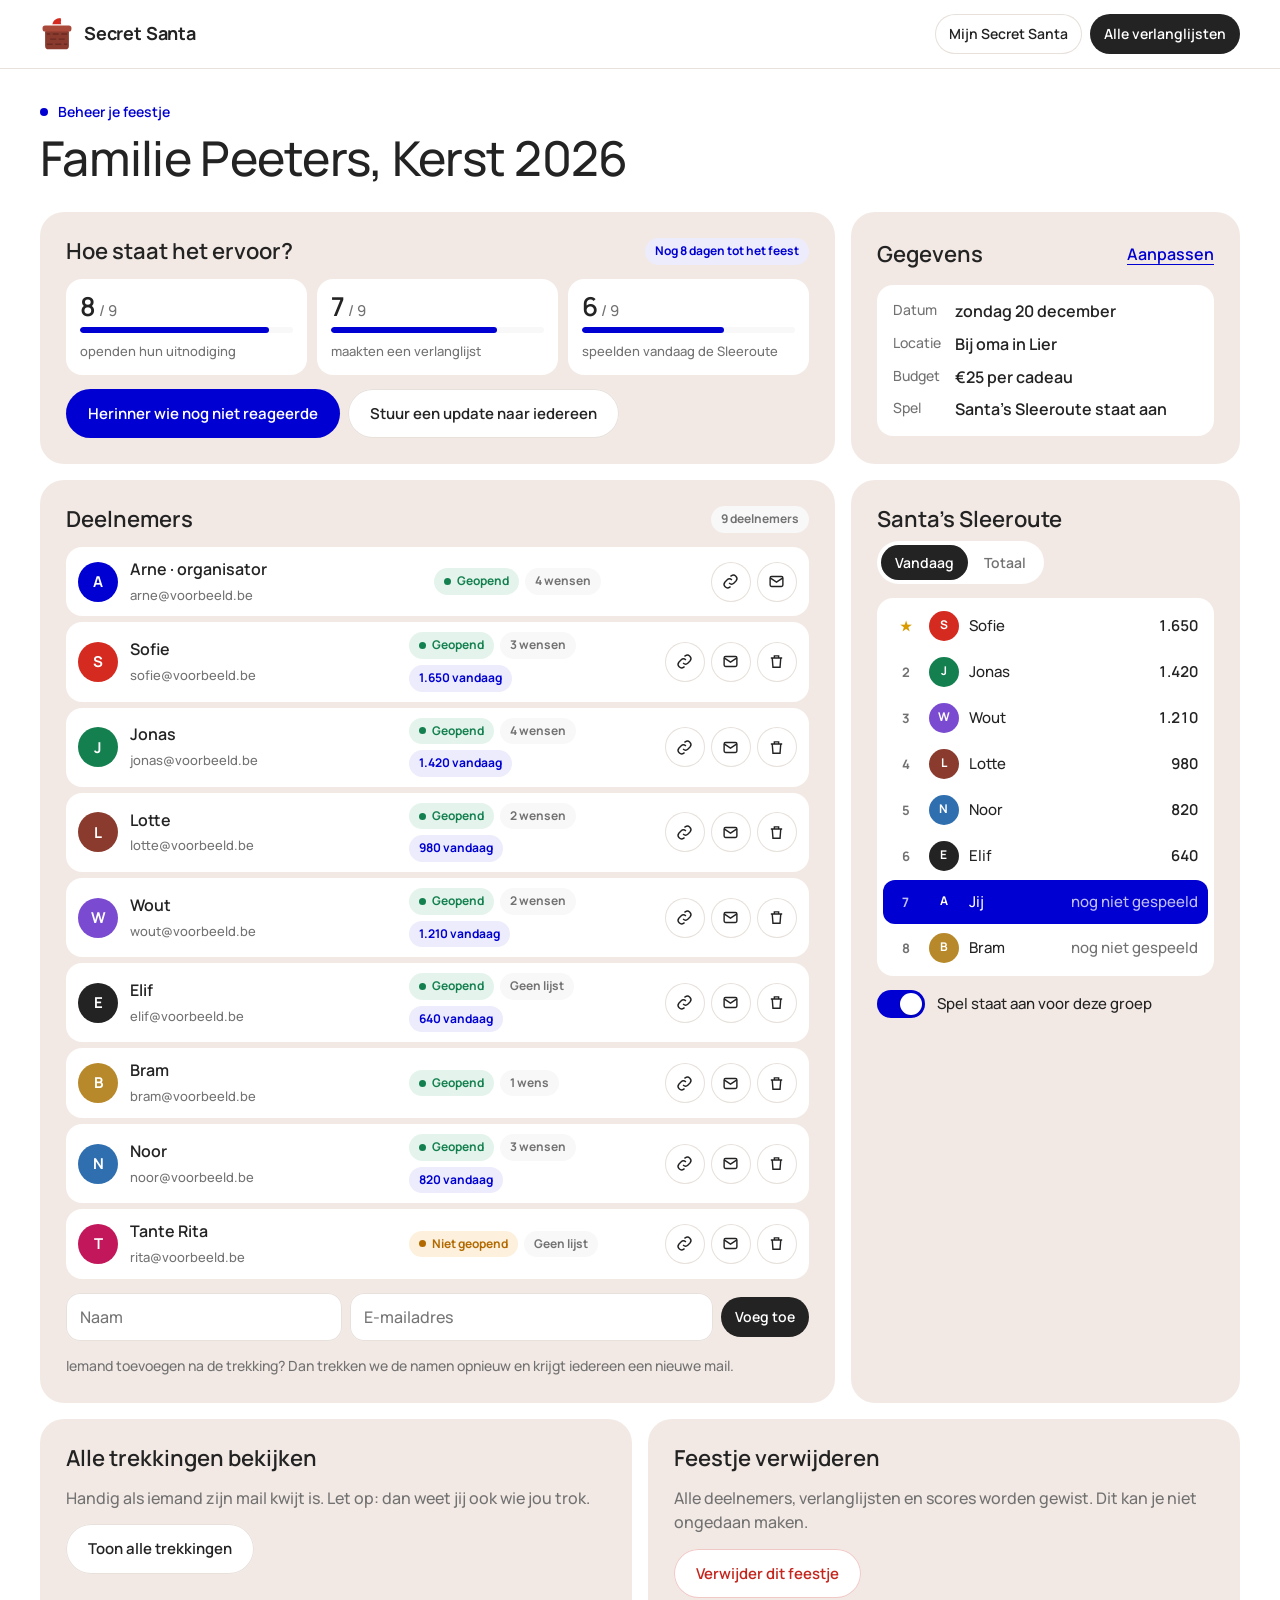
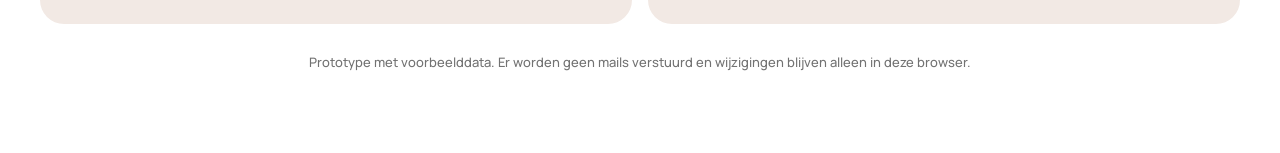
==== beheer.html @ e41f23cf "Deelnemers- en beheerpagina in iO-stijl, gedeeld datamodel en links tussen pagina's Co-Authored-By: " ====
<!doctype html>
<html lang="nl">
<head>
<meta charset="utf-8">
<meta name="viewport" content="width=device-width, initial-scale=1, viewport-fit=cover">
<title>Beheer je feestje · Secret Santa</title>
<link rel="preconnect" href="https://fonts.googleapis.com">
<link rel="preconnect" href="https://fonts.gstatic.com" crossorigin>
<link rel="stylesheet" href="https://fonts.googleapis.com/css2?family=Manrope:wght@400;500;600;700;800&display=swap">
<link rel="stylesheet" href="assets/css/app.css">
<link rel="stylesheet" href="assets/css/beheer.css">
</head>
<body>
<header class="hdr">
  <div class="wrap">
    <a class="logo" href="index.html" aria-label="Naar de Secret Santa homepage">
      <svg viewBox="0 0 40 40" aria-hidden="true"><g class="peek"><circle cx="20" cy="15" r="5.6" fill="#ffcfae"/><ellipse cx="20" cy="19.2" rx="6.4" ry="4.8" fill="#fff"/><circle cx="18" cy="14.3" r=".8" fill="#242424"/><circle cx="22" cy="14.3" r=".8" fill="#242424"/><circle cx="20" cy="16" r="1.1" fill="#f08f78"/><path d="M14.4 10.2C14.8 4 19.6 .6 26.2 1.4c-2 2-2.2 5.2-.8 8.8z" fill="#d42a20"/><rect x="13.2" y="8.6" width="13.6" height="3.2" rx="1.6" fill="#fff"/><circle cx="26.6" cy="1.8" r="2.3" fill="#fff"/></g><rect x="6" y="14" width="28" height="24" rx="4" fill="#8a3b2e"/><rect x="3" y="10" width="34" height="7" rx="3" fill="#a9493a"/><path d="M12 26h7M22 26h7M8 32h7M18 32h7M28 32h4M8 20h4M15 20h7M25 20h7" stroke="#6a2b22" stroke-width="1.6"/></svg>
      Secret Santa
    </a>
    <div class="hdr-actions">
      <a class="btn light sm" href="deelnemer.html">Mijn Secret Santa</a>
      <a class="btn sm" href="deelnemer.html#feestje">Alle verlanglijsten</a>
    </div>
  </div>
</header>

<main class="wrap page">
  <section class="intro">
    <p class="label">Beheer je feestje</p>
    <h1 id="title">Familie Peeters, Kerst 2026</h1>
  </section>

  <div class="grid">
    <!-- status -->
    <div class="card c8">
      <div class="row between"><h2>Hoe staat het ervoor?</h2><span class="chip blue" id="countdown"></span></div>
      <div class="meters" id="meters"></div>
      <div class="row">
        <button class="btn blue" type="button" id="remindBtn">Herinner wie nog niet reageerde</button>
        <button class="btn light" type="button" id="updateOpen">Stuur een update naar iedereen</button>
      </div>
      <div class="compose" id="compose" hidden>
        <div class="field"><label for="updText">Bericht aan alle deelnemers</label><textarea id="updText" placeholder="Bijvoorbeeld: we beginnen om 18 uur, neem iets mee voor het dessert."></textarea></div>
        <div class="row"><button class="btn sm" type="button" id="updSend">Verstuur update</button><button class="linkbtn" type="button" id="updCancel">Annuleer</button></div>
      </div>
    </div>

    <!-- details -->
    <div class="card c4">
      <div class="row between"><h2>Gegevens</h2><button class="linkbtn" type="button" id="editBtn">Aanpassen</button></div>
      <dl class="details" id="details"></dl>
      <form class="editform" id="editForm" hidden novalidate>
        <div class="field"><label for="eName">Naam</label><input type="text" id="eName"></div>
        <div class="field"><label for="eDate">Datum</label><input type="date" id="eDate"></div>
        <div class="field"><label for="eLoc">Locatie</label><input type="text" id="eLoc"></div>
        <div class="field"><label for="eBudget">Budget (€)</label><input type="number" id="eBudget" min="1" step="1"></div>
        <div class="row"><button class="btn sm" type="submit">Opslaan</button><button class="linkbtn" type="button" id="editCancel">Annuleer</button></div>
      </form>
    </div>

    <!-- participants -->
    <div class="card c8">
      <div class="row between"><h2>Deelnemers</h2><span class="chip" id="pCount"></span></div>
      <div class="ptable" id="ptable" role="list"></div>
      <form class="row addform" id="addForm" novalidate>
        <label class="sr" for="addName">Naam</label><input type="text" id="addName" placeholder="Naam">
        <label class="sr" for="addMail">E-mailadres</label><input type="email" id="addMail" placeholder="E-mailadres">
        <button class="btn sm" type="submit">Voeg toe</button>
      </form>
      <p class="small muted" style="margin:0">Iemand toevoegen na de trekking? Dan trekken we de namen opnieuw en krijgt iedereen een nieuwe mail.</p>
    </div>

    <!-- highscores -->
    <div class="card c4">
      <div class="row between"><h2>Santa's Sleeroute</h2>
        <div class="tabs" role="tablist" id="hsTabs"><button type="button" role="tab" data-kind="today" aria-selected="true">Vandaag</button><button type="button" role="tab" data-kind="total" aria-selected="false">Totaal</button></div></div>
      <ol class="hs" id="hs"></ol>
      <label class="toggle"><input type="checkbox" id="gameOn" checked><span class="switch"></span><span>Spel staat aan voor deze groep</span></label>
    </div>

    <!-- reveal + danger -->
    <div class="card c6">
      <h2>Alle trekkingen bekijken</h2>
      <p class="muted" style="margin:0">Handig als iemand zijn mail kwijt is. Let op: dan weet jij ook wie jou trok.</p>
      <div class="confirm" id="revealConfirm" hidden><p><b>Zeker weten?</b> Je ziet dan van iedereen wie hij of zij trok, ook jouw eigen Secret Santa.</p><div class="row"><button class="btn danger solid sm" type="button" id="revealYes">Toon alles</button><button class="linkbtn" type="button" id="revealNo">Toch niet</button></div></div>
      <ul class="draws" id="draws" hidden></ul>
      <div class="row"><button class="btn light" type="button" id="revealBtn">Toon alle trekkingen</button></div>
    </div>
    <div class="card c6">
      <h2>Feestje verwijderen</h2>
      <p class="muted" style="margin:0">Alle deelnemers, verlanglijsten en scores worden gewist. Dit kan je niet ongedaan maken.</p>
      <div class="confirm" id="delConfirm" hidden><p>Typ <b>VERWIJDER</b> om te bevestigen.</p><input type="text" id="delText" aria-label="Typ VERWIJDER"><div class="row"><button class="btn danger solid sm" type="button" id="delYes" disabled>Verwijder definitief</button><button class="linkbtn" type="button" id="delNo">Annuleer</button></div></div>
      <div class="row"><button class="btn danger" type="button" id="delBtn">Verwijder dit feestje</button></div>
    </div>
  </div>

  <p class="demo">Prototype met voorbeelddata. Er worden geen mails verstuurd en wijzigingen blijven alleen in deze browser.</p>
</main>

<script src="assets/js/demo-data.js"></script>
<script src="assets/js/common.js"></script>
<script src="assets/js/beheer.js"></script>
</body>
</html>
---- assets/css/app.css ----
/* Shared iO style for the participant and host pages */
:root{
  --bg:#ffffff; --blush:#F2E9E4; --soft:#F8F8F8; --ink:#232323; --muted:#727272; --line:#e7e0db;
  --blue:#0000D2; --ok:#14804f; --warn:#b26a00; --err:#c4261d;
  --font:"Manrope","Helvetica Neue",Helvetica,Arial,sans-serif;
  color-scheme:light;
  padding-top:env(safe-area-inset-top,0px);padding-bottom:env(safe-area-inset-bottom,0px);
}
*{box-sizing:border-box}
html,body{background:var(--bg);color:var(--ink)}
body{margin:0;font-family:var(--font);font-size:16px;font-weight:500;line-height:1.55;-webkit-font-smoothing:antialiased}
[hidden]{display:none!important}
img{max-width:100%}
a{color:inherit}
button,input,textarea,select{font:inherit;color:inherit}
:focus-visible{outline:3px solid var(--blue);outline-offset:2px;border-radius:8px}
.wrap{max-width:1240px;margin:0 auto;padding-left:max(20px,env(safe-area-inset-left,0px));padding-right:max(20px,env(safe-area-inset-right,0px))}

/* header */
body::before{content:"";position:fixed;inset:0 0 auto;height:env(safe-area-inset-top,0px);z-index:10;background:#fff}
.hdr{position:sticky;top:env(safe-area-inset-top,0px);z-index:9;background:rgba(255,255,255,.94);backdrop-filter:blur(14px);-webkit-backdrop-filter:blur(14px);border-bottom:1px solid var(--line)}
.hdr .wrap{display:flex;align-items:center;gap:16px;padding-block:14px;justify-content:space-between;flex-wrap:wrap}
.logo{display:flex;align-items:center;gap:10px;text-decoration:none;font-weight:700;font-size:18px;letter-spacing:-.01em}
.logo svg{width:34px;height:34px;overflow:visible}
.logo .peek{transition:transform .5s cubic-bezier(.34,1.56,.64,1)}
.logo:hover .peek,.logo:focus-visible .peek{transform:translateY(-10px)}
.hdr-actions{display:flex;gap:8px;flex-wrap:wrap}

/* type */
.label{font-size:14px;font-weight:600;color:var(--blue);margin:0 0 10px;display:flex;align-items:center;gap:10px}
.label::before{content:"";width:8px;height:8px;border-radius:50%;background:var(--blue)}
h1{margin:0;font-weight:500;font-size:clamp(30px,3.8vw,48px);line-height:1.08;letter-spacing:-.015em;text-wrap:balance}
h2{margin:0;font-weight:600;font-size:22px;line-height:1.2}
h3{margin:0;font-weight:600;font-size:17px}
.muted{color:var(--muted)}
.small{font-size:14px}

/* buttons */
.btn{border:0;border-radius:100px;padding:13px 22px;font-weight:600;font-size:15px;background:var(--ink);color:#fff;cursor:pointer;display:inline-flex;align-items:center;gap:8px;text-decoration:none;white-space:nowrap;transition:background .2s,transform .1s}
.btn:hover{background:#000}
.btn:active{transform:translateY(1px)}
.btn.blue{background:var(--blue)}
.btn.light{background:#fff;color:var(--ink);box-shadow:inset 0 0 0 1px var(--line)}
.btn.light:hover{background:var(--soft)}
.btn.danger{background:#fff;color:var(--err);box-shadow:inset 0 0 0 1px #f0c9c6}
.btn.danger.solid{background:var(--err);color:#fff;box-shadow:none}
.btn.sm{padding:9px 14px;font-size:14px}
.btn svg{width:16px;height:16px}
.icon-btn{width:40px;height:40px;border-radius:50%;border:0;background:#fff;box-shadow:inset 0 0 0 1px var(--line);display:grid;place-items:center;cursor:pointer;color:var(--ink);flex:none}
.icon-btn:hover{background:var(--soft)}
.icon-btn.red:hover{background:var(--err);color:#fff;box-shadow:none}
.icon-btn svg{width:17px;height:17px}
.linkbtn{border:0;background:none;color:var(--blue);font-weight:600;cursor:pointer;text-decoration:underline;text-underline-offset:4px;padding:4px 0}

/* surfaces */
.card{background:var(--blush);border-radius:24px;padding:clamp(18px,2.4vw,26px);display:flex;flex-direction:column;gap:14px;min-width:0}
.card.white{background:#fff;box-shadow:inset 0 0 0 1px var(--line)}
.card.blue{background:var(--blue);color:#fff}
.inner{background:#fff;border-radius:16px;padding:14px 16px}
.grid{display:grid;grid-template-columns:repeat(12,minmax(0,1fr));gap:16px}
.c4{grid-column:span 4}.c5{grid-column:span 5}.c6{grid-column:span 6}.c7{grid-column:span 7}.c8{grid-column:span 8}.c12{grid-column:span 12}
@media (max-width:960px){.c4,.c5,.c6,.c7,.c8{grid-column:span 12}}
.facts{display:grid;grid-template-columns:repeat(3,minmax(0,1fr));gap:8px}
.facts div{background:#fff;border-radius:14px;padding:10px 12px;min-width:0}
.facts b{display:block;font-size:18px;font-weight:600;white-space:nowrap;overflow:hidden;text-overflow:ellipsis}
.facts span{font-size:12px;color:var(--muted)}
.card.blue .facts div{background:rgba(255,255,255,.12)}
.card.blue .facts span{color:rgba(255,255,255,.75)}

/* chips, avatars */
.chip{display:inline-flex;align-items:center;gap:6px;font-size:12px;font-weight:700;border-radius:100px;padding:4px 10px;background:var(--soft);color:var(--muted);white-space:nowrap}
.chip.ok{background:#e4f4ec;color:var(--ok)}
.chip.warn{background:#fdf0dc;color:var(--warn)}
.chip.blue{background:#ececfc;color:var(--blue)}
.chip i{width:7px;height:7px;border-radius:50%;background:currentColor}
.av{width:40px;height:40px;border-radius:50%;display:grid;place-items:center;font-weight:700;font-size:15px;color:#fff;flex:none}
.av.sm{width:30px;height:30px;font-size:12px}

/* tabs */
.tabs{display:inline-flex;background:var(--soft);border-radius:100px;padding:4px;gap:2px;flex-wrap:wrap}
.tabs button{border:0;background:none;border-radius:100px;padding:8px 14px;font:600 14px var(--font);color:var(--muted);cursor:pointer}
.tabs button[aria-selected="true"]{background:var(--ink);color:#fff}
.card .tabs{background:#fff}

/* highscore list */
.hs{list-style:none;margin:0;padding:6px;background:#fff;border-radius:16px;display:flex;flex-direction:column;gap:2px}
.hs li{display:grid;grid-template-columns:26px 30px minmax(0,1fr) auto;gap:10px;align-items:center;padding:7px 10px;border-radius:12px;font-size:15px}
.hs li .rk{font-size:13px;font-weight:700;color:var(--muted);text-align:center}
.hs li .sc{font-variant-numeric:tabular-nums;font-weight:600}
.hs li.me{background:var(--blue);color:#fff}
.hs li.me .rk{color:rgba(255,255,255,.75)}
.hs li.top .rk{color:#d99a00}
.hs li .nm{min-width:0;overflow:hidden;text-overflow:ellipsis;white-space:nowrap}
.hs li .sc.zero{color:var(--muted);font-weight:500}
.hs li.me .sc.zero{color:rgba(255,255,255,.75)}

/* lists */
.wl{list-style:none;margin:0;padding:0;display:flex;flex-direction:column;gap:6px}
.wl li{display:grid;grid-template-columns:28px minmax(0,1fr) auto;gap:10px;align-items:center;background:#fff;border-radius:14px;padding:10px 12px}
.wl li .n{width:28px;height:28px;border-radius:50%;background:var(--soft);display:grid;place-items:center;font-size:12px;font-weight:700;color:var(--muted)}
.wl li .t{min-width:0}
.wl li .t b{display:block;font-weight:600;font-size:15px;overflow-wrap:anywhere}
.wl li .t span{font-size:13px;color:var(--muted)}
.wl li .acts{display:flex;gap:6px}
.wl li.bought .t b{text-decoration:line-through;color:var(--muted)}
.empty{background:#fff;border-radius:14px;padding:16px;color:var(--muted);font-size:15px}

/* forms */
input[type=text],input[type=email],input[type=date],input[type=number],textarea{width:100%;border:0;border-radius:14px;background:#fff;padding:12px 14px;box-shadow:inset 0 0 0 1px var(--line)}
input:focus,textarea:focus{outline:none;box-shadow:inset 0 0 0 2px var(--blue)}
textarea{resize:vertical;min-height:90px}
.field{display:flex;flex-direction:column;gap:6px;min-width:0}
.field label{font-size:14px;font-weight:600}
.row{display:flex;gap:8px;align-items:center;flex-wrap:wrap}
.toast{position:fixed;left:50%;bottom:calc(24px + env(safe-area-inset-bottom,0px));transform:translate(-50%,20px);opacity:0;background:var(--ink);color:#fff;border-radius:100px;padding:12px 20px;font-weight:600;font-size:15px;transition:opacity .25s,transform .25s;z-index:20;pointer-events:none;max-width:calc(100vw - 32px);text-align:center}
.toast.show{opacity:1;transform:translate(-50%,0)}
.confirm{background:#fff;border-radius:16px;padding:14px 16px;box-shadow:inset 0 0 0 1.5px var(--err);display:flex;flex-direction:column;gap:10px}
.confirm p{margin:0;font-size:15px}
.page{padding-block:32px 80px;display:flex;flex-direction:column;gap:28px}
.demo{font-size:13px;color:var(--muted);text-align:center;margin:0}
@media (prefers-reduced-motion: reduce){*{transition:none!important;animation:none!important}}
---- assets/css/beheer.css ----
.sr{position:absolute;width:1px;height:1px;overflow:hidden;clip:rect(0 0 0 0)}
.row.between{justify-content:space-between}
.meters{display:grid;grid-template-columns:repeat(3,minmax(0,1fr));gap:10px}
.meter{background:#fff;border-radius:16px;padding:14px;display:flex;flex-direction:column;gap:8px}
.meter b{font-size:26px;font-weight:600;line-height:1}
.meter b small{font-size:15px;color:var(--muted);font-weight:500}
.meter span{font-size:13px;color:var(--muted)}
.bar{height:6px;border-radius:6px;background:var(--soft);overflow:hidden}
.bar i{display:block;height:100%;background:var(--blue);border-radius:6px;transition:width .8s cubic-bezier(.2,.7,.2,1)}
.compose{background:#fff;border-radius:16px;padding:14px;display:flex;flex-direction:column;gap:10px}
.details{margin:0;display:grid;grid-template-columns:auto minmax(0,1fr);gap:8px 14px;background:#fff;border-radius:16px;padding:14px 16px}
.details dt{font-size:14px;color:var(--muted)}
.details dd{margin:0;font-weight:600;overflow-wrap:anywhere}
.editform{display:flex;flex-direction:column;gap:10px}

.ptable{display:flex;flex-direction:column;gap:6px}
.prow{display:grid;grid-template-columns:40px minmax(0,1.1fr) minmax(0,1fr) auto;gap:12px;align-items:center;background:#fff;border-radius:16px;padding:10px 12px}
.prow .nm b{display:block;font-weight:600}
.prow .nm span{font-size:13px;color:var(--muted);overflow-wrap:anywhere}
.prow .st{display:flex;flex-wrap:wrap;gap:6px}
.prow .acts{display:flex;gap:6px}
.prow .confirm{grid-column:1/-1}
.addform input[type=text]{flex:1 1 160px}
.addform input[type=email]{flex:1.4 1 200px}
@media (max-width:760px){.prow{grid-template-columns:40px minmax(0,1fr)}.prow .st{grid-column:2}.prow .acts{grid-column:1/-1;justify-content:flex-end}.meters{grid-template-columns:minmax(0,1fr)}}

.draws{list-style:none;margin:0;padding:0;display:grid;grid-template-columns:repeat(2,minmax(0,1fr));gap:6px}
.draws li{background:#fff;border-radius:14px;padding:8px 10px;display:flex;align-items:center;gap:8px;font-size:14px;font-weight:600;min-width:0}
.draws li .arrow{color:var(--muted)}
@media (max-width:520px){.draws{grid-template-columns:minmax(0,1fr)}}

.toggle{display:flex;align-items:center;gap:12px;cursor:pointer;font-size:15px}
.toggle input{position:absolute;opacity:0;pointer-events:none}
.switch{width:48px;height:28px;border-radius:28px;background:#d9d3e3;position:relative;flex:none;transition:background .25s}
.switch::after{content:"";position:absolute;left:3px;top:3px;width:22px;height:22px;border-radius:50%;background:#fff;transition:transform .3s cubic-bezier(.34,1.56,.64,1);box-shadow:0 1px 3px rgba(0,0,0,.2)}
.toggle input:checked + .switch{background:var(--blue)}
.toggle input:checked + .switch::after{transform:translateX(20px)}
.toggle input:focus-visible + .switch{outline:3px solid var(--blue);outline-offset:3px}
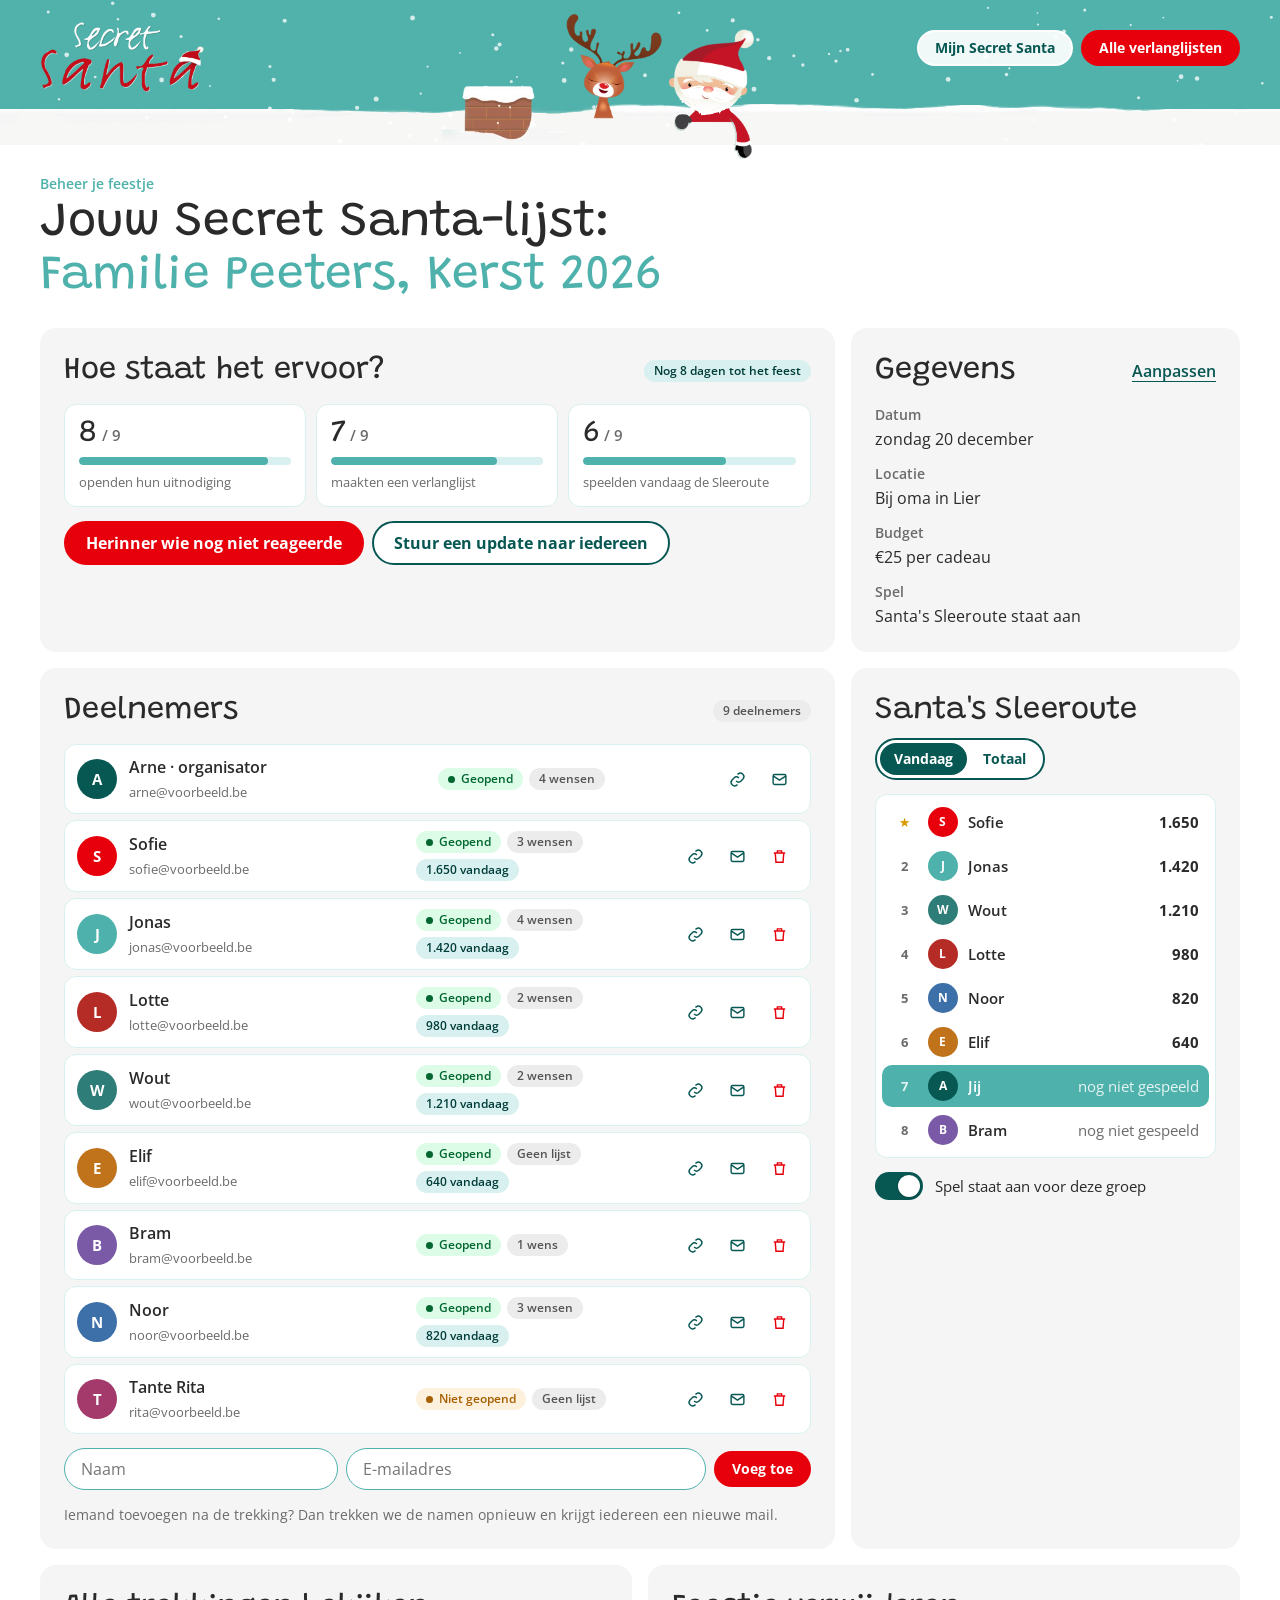
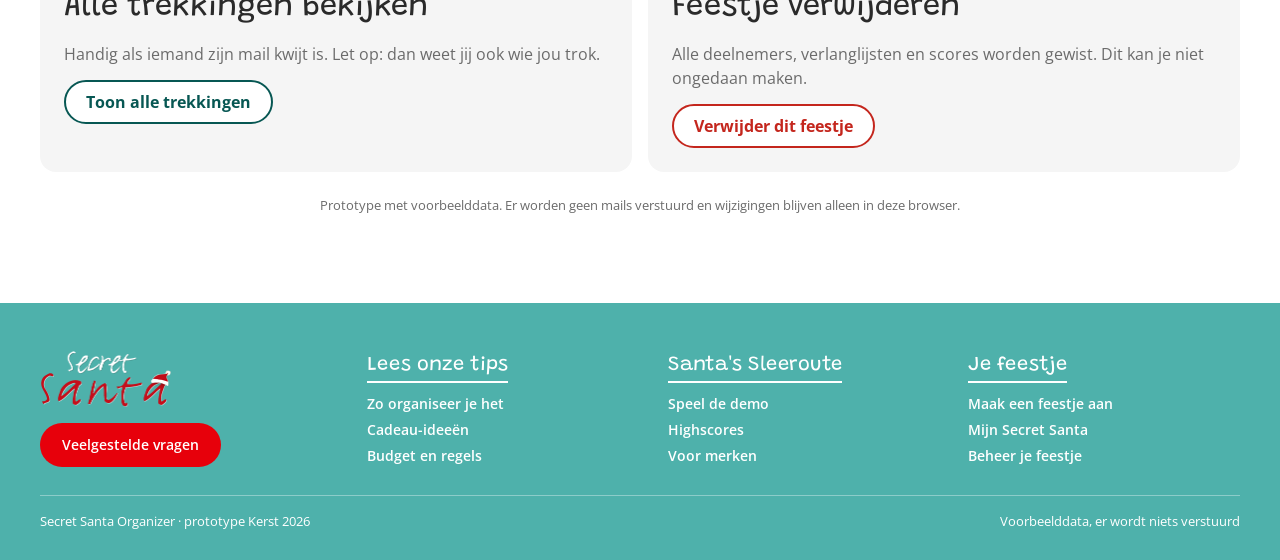
==== commit 82aca84a: "Alle pagina's in de stijl van secretsantaorganizer.com (Grandstander/Open Sans, rood/teal, sneeuwhea" ====
--- a/beheer.html
+++ b/beheer.html
@@ -6,37 +6,33 @@
 <title>Beheer je feestje · Secret Santa</title>
 <link rel="preconnect" href="https://fonts.googleapis.com">
 <link rel="preconnect" href="https://fonts.gstatic.com" crossorigin>
-<link rel="stylesheet" href="https://fonts.googleapis.com/css2?family=Manrope:wght@400;500;600;700;800&display=swap">
+<link rel="stylesheet" href="https://fonts.googleapis.com/css2?family=Grandstander:wght@400;600;700&family=Open+Sans:wght@400;600;700&display=swap">
+<link rel="stylesheet" href="assets/css/sso.css">
 <link rel="stylesheet" href="assets/css/app.css">
 <link rel="stylesheet" href="assets/css/beheer.css">
 </head>
 <body>
-<header class="hdr">
-  <div class="wrap">
-    <a class="logo" href="index.html" aria-label="Naar de Secret Santa homepage">
-      <svg viewBox="0 0 40 40" aria-hidden="true"><g class="peek"><circle cx="20" cy="15" r="5.6" fill="#ffcfae"/><ellipse cx="20" cy="19.2" rx="6.4" ry="4.8" fill="#fff"/><circle cx="18" cy="14.3" r=".8" fill="#242424"/><circle cx="22" cy="14.3" r=".8" fill="#242424"/><circle cx="20" cy="16" r="1.1" fill="#f08f78"/><path d="M14.4 10.2C14.8 4 19.6 .6 26.2 1.4c-2 2-2.2 5.2-.8 8.8z" fill="#d42a20"/><rect x="13.2" y="8.6" width="13.6" height="3.2" rx="1.6" fill="#fff"/><circle cx="26.6" cy="1.8" r="2.3" fill="#fff"/></g><rect x="6" y="14" width="28" height="24" rx="4" fill="#8a3b2e"/><rect x="3" y="10" width="34" height="7" rx="3" fill="#a9493a"/><path d="M12 26h7M22 26h7M8 32h7M18 32h7M28 32h4M8 20h4M15 20h7M25 20h7" stroke="#6a2b22" stroke-width="1.6"/></svg>
-      Secret Santa
-    </a>
-    <div class="hdr-actions">
-      <a class="btn light sm" href="deelnemer.html">Mijn Secret Santa</a>
-      <a class="btn sm" href="deelnemer.html#feestje">Alle verlanglijsten</a>
-    </div>
+<header class="sso-hdr">
+  <div class="sso-in">
+    <a class="sso-logo" href="index.html" aria-label="Naar de Secret Santa homepage"><img src="assets/img/sso/secret-santa-logo.png" alt="Secret Santa" width="165" height="70"></a>
+    <div class="sso-art" aria-hidden="true"><img class="sso-chim" src="assets/img/sso/chimney.webp" alt=""><img class="sso-deer" src="assets/img/sso/reindeer.png" alt=""><img class="sso-santa" src="assets/img/sso/santa.png" alt=""></div>
+    <div class="sso-actions"><a class="sso-btn light sm" href="deelnemer.html">Mijn Secret Santa</a><a class="sso-btn sm" href="deelnemer.html#feestje">Alle verlanglijsten</a></div>
   </div>
 </header>
 
 <main class="wrap page">
   <section class="intro">
     <p class="label">Beheer je feestje</p>
-    <h1 id="title">Familie Peeters, Kerst 2026</h1>
+    <h1>Jouw Secret Santa-lijst: <span class="accent" id="title">Familie Peeters, Kerst 2026</span></h1>
   </section>
 
   <div class="grid">
     <!-- status -->
     <div class="card c8">
-      <div class="row between"><h2>Hoe staat het ervoor?</h2><span class="chip blue" id="countdown"></span></div>
+      <div class="row between"><h2>Hoe staat het ervoor?</h2><span class="chip teal" id="countdown"></span></div>
       <div class="meters" id="meters"></div>
       <div class="row">
-        <button class="btn blue" type="button" id="remindBtn">Herinner wie nog niet reageerde</button>
+        <button class="btn" type="button" id="remindBtn">Herinner wie nog niet reageerde</button>
         <button class="btn light" type="button" id="updateOpen">Stuur een update naar iedereen</button>
       </div>
       <div class="compose" id="compose" hidden>
@@ -97,6 +93,17 @@
   <p class="demo">Prototype met voorbeelddata. Er worden geen mails verstuurd en wijzigingen blijven alleen in deze browser.</p>
 </main>
 
+<footer class="sso-ftr">
+  <div class="sso-in">
+    <div class="brand"><a class="sso-logo" href="index.html"><img src="assets/img/sso/secret-santa-logo.png" alt="Secret Santa" width="132" height="56"></a><a class="sso-btn" href="index.html#faq">Veelgestelde vragen</a></div>
+    <div><h3>Lees onze tips</h3><ul><li><a href="index.html#hoe">Zo organiseer je het</a></li><li><a href="index.html#troeven">Cadeau-ideeën</a></li><li><a href="index.html#faq">Budget en regels</a></li></ul></div>
+    <div><h3>Santa's Sleeroute</h3><ul><li><a href="sleeroute.html">Speel de demo</a></li><li><a href="deelnemer.html#feestje">Highscores</a></li><li><a href="index.html#merken">Voor merken</a></li></ul></div>
+    <div><h3>Je feestje</h3><ul><li><a href="feestje-aanmaken.html">Maak een feestje aan</a></li><li><a href="deelnemer.html">Mijn Secret Santa</a></li><li><a href="beheer.html">Beheer je feestje</a></li></ul></div>
+    <div class="legal"><span>Secret Santa Organizer · prototype Kerst 2026</span><span>Voorbeelddata, er wordt niets verstuurd</span></div>
+  </div>
+</footer>
+
+<script src="assets/js/sso.js"></script>
 <script src="assets/js/demo-data.js"></script>
 <script src="assets/js/common.js"></script>
 <script src="assets/js/beheer.js"></script>
--- a/assets/css/sso.css
+++ b/assets/css/sso.css
@@ -0,0 +1,69 @@
+/* Secret Santa Organizer huisstijl (gemeten op secretsantaorganizer.com, oktober 2026)
+   Gedeeld door alle pagina's: tokens, header met sneeuw, footer, knoppen en basis-typografie. */
+:root{
+  --sso-red:#E7000B;        /* primary-400: hoofdknoppen, getrokken naam */
+  --sso-red-d:#B52B26;      /* primary-500: rode titels, rode banden */
+  --sso-teal:#4EB1AB;       /* secondary-400: footer, accenttekst, randen */
+  --sso-teal-hdr:#51B1AB;   /* header-achtergrond */
+  --sso-teal-d:#075753;     /* secundaire knoppen, taalkiezer */
+  --sso-teal-dd:#003D39;    /* tekst op lichte teal chips */
+  --sso-teal-l:#D8F0EF;     /* randen van rijen, lichte chips */
+  --sso-neutral:#F5F5F5;    /* panelen (neutral-100) */
+  --sso-snow:#F7F7F6;       /* sneeuwvlak onder de hero */
+  --sso-ink:#2A2A2A;
+  --sso-muted:#6B6B6B;
+  --sso-ok-bg:#DCFCE7; --sso-ok:#016630;
+  --sso-font:"Open Sans",system-ui,-apple-system,"Segoe UI",Roboto,"Helvetica Neue",Arial,sans-serif;
+  --sso-display:"Grandstander","Open Sans",system-ui,sans-serif;
+  --sso-wrap:1240px;
+}
+
+/* ---------- header ---------- */
+.sso-hdr{position:relative;background:var(--sso-teal-hdr) url("../img/sso/header-bg.png") repeat-x 50% calc(100% + 25px);min-height:145px;z-index:5;overflow:visible}
+.sso-hdr .sso-snow{position:absolute;inset:0;width:100%;height:100%;pointer-events:none}
+.sso-hdr .sso-in{position:relative;max-width:var(--sso-wrap);margin:0 auto;padding:22px max(20px,env(safe-area-inset-right,0px)) 0 max(20px,env(safe-area-inset-left,0px));display:flex;align-items:flex-start;justify-content:space-between;gap:16px;min-height:145px}
+.sso-logo{display:block;flex:none;line-height:0}
+.sso-logo img{width:165px;height:70px;object-fit:contain;display:block}
+.sso-art{position:absolute;left:34%;bottom:-10px;display:flex;align-items:flex-end;gap:0;pointer-events:none}
+.sso-art .sso-chim{width:124px;transform:translateY(-14px)}
+.sso-art .sso-deer{height:116px;width:auto;margin-left:-6px;transform:translateY(-34px);transform-origin:50% 100%}
+.sso-art .sso-santa{height:145px;width:auto;margin-left:6px;transform:translateY(16px)}
+.sso-hdr .sso-actions{display:flex;gap:8px;flex-wrap:wrap;justify-content:flex-end;padding-top:8px;position:relative;z-index:2}
+@media (prefers-reduced-motion:no-preference){
+  .sso-art .sso-deer{animation:sso-nod 5s ease-in-out infinite}
+  .sso-art .sso-santa{animation:sso-peek 6s ease-in-out infinite}
+}
+@keyframes sso-nod{0%,82%,100%{transform:translateY(-34px) rotate(0)}88%{transform:translateY(-36px) rotate(-5deg)}94%{transform:translateY(-34px) rotate(3deg)}}
+@keyframes sso-peek{0%,70%,100%{transform:translateY(16px)}78%,90%{transform:translateY(4px)}}
+@media (max-width:1100px){.sso-art .sso-chim{display:none}.sso-art{left:30%}}
+@media (max-width:860px){.sso-art{display:none}.sso-hdr,.sso-hdr .sso-in{min-height:118px}.sso-logo img{width:132px;height:56px}}
+
+/* ---------- buttons (gemeten: pill, 8px 20px, 16px/700, 2px rand) ---------- */
+.sso-btn,.btn{display:inline-flex;align-items:center;justify-content:center;gap:10px;border:2px solid transparent;border-radius:999px;padding:8px 20px;font:700 16px/24px var(--sso-font);background:var(--sso-red);color:#fff;cursor:pointer;text-decoration:none;white-space:nowrap;transition:background .2s,border-color .2s,color .2s,transform .1s}
+.sso-btn:hover,.btn:hover{background:#c50009}
+.sso-btn:active,.btn:active{transform:translateY(1px)}
+.sso-btn.sec,.btn.sec{background:var(--sso-teal-d)}
+.sso-btn.sec:hover,.btn.sec:hover{background:var(--sso-teal-dd)}
+.sso-btn.light,.btn.light{background:#fff;color:var(--sso-teal-d);border-color:var(--sso-teal-d);box-shadow:none}
+.sso-btn.light:hover,.btn.light:hover{background:var(--sso-teal-l)}
+.sso-btn.sm,.btn.sm{padding:5px 16px;font-size:14px;line-height:22px}
+.sso-btn svg,.btn svg{width:16px;height:16px;flex:none}
+.sso-hdr .sso-btn.light{border-color:#fff;background:rgba(255,255,255,.92)}
+
+/* ---------- footer ---------- */
+.sso-ftr{background:var(--sso-teal);color:#fff;margin-top:64px}
+.sso-ftr .sso-in{max-width:var(--sso-wrap);margin:0 auto;padding:48px max(20px,env(safe-area-inset-right,0px)) calc(28px + env(safe-area-inset-bottom,0px)) max(20px,env(safe-area-inset-left,0px));display:grid;grid-template-columns:1.1fr repeat(3,minmax(0,1fr));gap:28px}
+.sso-ftr .sso-logo img{width:132px;height:56px}
+.sso-ftr .brand{display:flex;flex-direction:column;gap:16px;align-items:flex-start}
+.sso-ftr h3{font:400 20px/28px var(--sso-display);color:#fff;margin:0 0 8px;padding-bottom:2px;border-bottom:2px solid #fff;display:inline-block}
+.sso-ftr ul{list-style:none;margin:0;padding:0;display:flex;flex-direction:column;gap:2px}
+.sso-ftr a{color:#fff;text-decoration:none;font-size:14px;font-weight:600}
+.sso-ftr a:hover{text-decoration:underline}
+.sso-ftr .legal{grid-column:1/-1;border-top:1px solid rgba(255,255,255,.35);padding-top:16px;font-size:13px;display:flex;justify-content:space-between;gap:12px;flex-wrap:wrap}
+@media (max-width:820px){.sso-ftr .sso-in{grid-template-columns:repeat(2,minmax(0,1fr))}.sso-ftr .brand{grid-column:1/-1}}
+
+/* ---------- vallende sneeuw op de pagina (zoals de echte site) ---------- */
+.sso-flakes{position:fixed;inset:0;pointer-events:none;z-index:0;overflow:hidden}
+.sso-flakes i{position:absolute;top:-12px;border-radius:50%;background:#EDEDF3;animation:sso-fall linear infinite}
+@keyframes sso-fall{to{transform:translate3d(var(--dx,20px),110vh,0)}}
+@media (prefers-reduced-motion:reduce){.sso-flakes{display:none}.sso-art .sso-deer,.sso-art .sso-santa{animation:none}}
--- a/assets/css/app.css
+++ b/assets/css/app.css
@@ -1,121 +1,103 @@
-/* Shared iO style for the participant and host pages */
+/* Deelnemers- en beheerpagina in de Secret Santa Organizer-stijl (tokens in sso.css) */
 :root{
-  --bg:#ffffff; --blush:#F2E9E4; --soft:#F8F8F8; --ink:#232323; --muted:#727272; --line:#e7e0db;
-  --blue:#0000D2; --ok:#14804f; --warn:#b26a00; --err:#c4261d;
-  --font:"Manrope","Helvetica Neue",Helvetica,Arial,sans-serif;
+  --bg:#ffffff; --panel:var(--sso-neutral); --soft:var(--sso-neutral); --ink:var(--sso-ink); --muted:var(--sso-muted); --line:var(--sso-teal-l);
+  --red:var(--sso-red); --teal:var(--sso-teal); --teal-d:var(--sso-teal-d);
+  --ok:var(--sso-ok); --warn:#a65f00; --err:#c4261d;
+  --font:var(--sso-font); --display:var(--sso-display);
   color-scheme:light;
-  padding-top:env(safe-area-inset-top,0px);padding-bottom:env(safe-area-inset-bottom,0px);
 }
 *{box-sizing:border-box}
 html,body{background:var(--bg);color:var(--ink)}
-body{margin:0;font-family:var(--font);font-size:16px;font-weight:500;line-height:1.55;-webkit-font-smoothing:antialiased}
+body{margin:0;font-family:var(--font);font-size:16px;font-weight:400;line-height:1.5;-webkit-font-smoothing:antialiased}
 [hidden]{display:none!important}
 img{max-width:100%}
 a{color:inherit}
 button,input,textarea,select{font:inherit;color:inherit}
-:focus-visible{outline:3px solid var(--blue);outline-offset:2px;border-radius:8px}
-.wrap{max-width:1240px;margin:0 auto;padding-left:max(20px,env(safe-area-inset-left,0px));padding-right:max(20px,env(safe-area-inset-right,0px))}
+:focus-visible{outline:3px solid var(--teal-d);outline-offset:2px;border-radius:8px}
+.wrap{max-width:var(--sso-wrap);margin:0 auto;padding-left:max(20px,env(safe-area-inset-left,0px));padding-right:max(20px,env(safe-area-inset-right,0px))}
+main{position:relative;z-index:1}
 
-/* header */
-body::before{content:"";position:fixed;inset:0 0 auto;height:env(safe-area-inset-top,0px);z-index:10;background:#fff}
-.hdr{position:sticky;top:env(safe-area-inset-top,0px);z-index:9;background:rgba(255,255,255,.94);backdrop-filter:blur(14px);-webkit-backdrop-filter:blur(14px);border-bottom:1px solid var(--line)}
-.hdr .wrap{display:flex;align-items:center;gap:16px;padding-block:14px;justify-content:space-between;flex-wrap:wrap}
-.logo{display:flex;align-items:center;gap:10px;text-decoration:none;font-weight:700;font-size:18px;letter-spacing:-.01em}
-.logo svg{width:34px;height:34px;overflow:visible}
-.logo .peek{transition:transform .5s cubic-bezier(.34,1.56,.64,1)}
-.logo:hover .peek,.logo:focus-visible .peek{transform:translateY(-10px)}
-.hdr-actions{display:flex;gap:8px;flex-wrap:wrap}
-
-/* type */
-.label{font-size:14px;font-weight:600;color:var(--blue);margin:0 0 10px;display:flex;align-items:center;gap:10px}
-.label::before{content:"";width:8px;height:8px;border-radius:50%;background:var(--blue)}
-h1{margin:0;font-weight:500;font-size:clamp(30px,3.8vw,48px);line-height:1.08;letter-spacing:-.015em;text-wrap:balance}
-h2{margin:0;font-weight:600;font-size:22px;line-height:1.2}
-h3{margin:0;font-weight:600;font-size:17px}
+/* type: koppen in Grandstander, tekst in Open Sans */
+.label{font-size:14px;font-weight:600;color:var(--teal);margin:0 0 4px}
+.accent{color:var(--teal)}
+h1{margin:0;font:400 clamp(30px,4vw,48px)/1.1 var(--display);text-wrap:balance}
+h2{margin:0;font:400 clamp(24px,2.4vw,32px)/1.25 var(--display)}
+h3{margin:0;font:400 22px/1.25 var(--display)}
 .muted{color:var(--muted)}
 .small{font-size:14px}
 
-/* buttons */
-.btn{border:0;border-radius:100px;padding:13px 22px;font-weight:600;font-size:15px;background:var(--ink);color:#fff;cursor:pointer;display:inline-flex;align-items:center;gap:8px;text-decoration:none;white-space:nowrap;transition:background .2s,transform .1s}
-.btn:hover{background:#000}
-.btn:active{transform:translateY(1px)}
-.btn.blue{background:var(--blue)}
-.btn.light{background:#fff;color:var(--ink);box-shadow:inset 0 0 0 1px var(--line)}
-.btn.light:hover{background:var(--soft)}
-.btn.danger{background:#fff;color:var(--err);box-shadow:inset 0 0 0 1px #f0c9c6}
-.btn.danger.solid{background:var(--err);color:#fff;box-shadow:none}
-.btn.sm{padding:9px 14px;font-size:14px}
-.btn svg{width:16px;height:16px}
-.icon-btn{width:40px;height:40px;border-radius:50%;border:0;background:#fff;box-shadow:inset 0 0 0 1px var(--line);display:grid;place-items:center;cursor:pointer;color:var(--ink);flex:none}
-.icon-btn:hover{background:var(--soft)}
-.icon-btn.red:hover{background:var(--err);color:#fff;box-shadow:none}
+/* knoppen: basis in sso.css; .btn = rood, .btn.sec = donker teal, .btn.light = wit met teal rand */
+.btn.danger{background:#fff;color:var(--err);border-color:var(--err)}
+.btn.danger:hover{background:#fdecea}
+.btn.danger.solid{background:var(--err);color:#fff}
+.icon-btn{width:36px;height:36px;border-radius:50%;border:0;background:transparent;display:grid;place-items:center;cursor:pointer;color:var(--teal-d);flex:none}
+.icon-btn:hover{background:var(--sso-teal-l)}
+.icon-btn.red{color:var(--red)}
+.icon-btn.red:hover{background:var(--red);color:#fff}
 .icon-btn svg{width:17px;height:17px}
-.linkbtn{border:0;background:none;color:var(--blue);font-weight:600;cursor:pointer;text-decoration:underline;text-underline-offset:4px;padding:4px 0}
+.linkbtn{border:0;background:none;color:var(--teal-d);font-weight:600;cursor:pointer;text-decoration:underline;text-underline-offset:4px;padding:4px 0}
 
-/* surfaces */
-.card{background:var(--blush);border-radius:24px;padding:clamp(18px,2.4vw,26px);display:flex;flex-direction:column;gap:14px;min-width:0}
+/* panelen (gemeten: neutral-100, radius 16, padding 24) */
+.card{background:var(--panel);border-radius:16px;padding:clamp(16px,2vw,24px);display:flex;flex-direction:column;gap:14px;min-width:0}
 .card.white{background:#fff;box-shadow:inset 0 0 0 1px var(--line)}
-.card.blue{background:var(--blue);color:#fff}
-.inner{background:#fff;border-radius:16px;padding:14px 16px}
+.inner{background:#fff;border-radius:12px;padding:12px 14px;border:1px solid var(--line)}
 .grid{display:grid;grid-template-columns:repeat(12,minmax(0,1fr));gap:16px}
 .c4{grid-column:span 4}.c5{grid-column:span 5}.c6{grid-column:span 6}.c7{grid-column:span 7}.c8{grid-column:span 8}.c12{grid-column:span 12}
 @media (max-width:960px){.c4,.c5,.c6,.c7,.c8{grid-column:span 12}}
 .facts{display:grid;grid-template-columns:repeat(3,minmax(0,1fr));gap:8px}
-.facts div{background:#fff;border-radius:14px;padding:10px 12px;min-width:0}
-.facts b{display:block;font-size:18px;font-weight:600;white-space:nowrap;overflow:hidden;text-overflow:ellipsis}
-.facts span{font-size:12px;color:var(--muted)}
-.card.blue .facts div{background:rgba(255,255,255,.12)}
-.card.blue .facts span{color:rgba(255,255,255,.75)}
+.facts div{min-width:0}
+.facts span{display:block;font-size:13px;font-weight:600;color:var(--muted)}
+.facts b{display:block;font-size:16px;font-weight:400;white-space:nowrap;overflow:hidden;text-overflow:ellipsis}
 
-/* chips, avatars */
-.chip{display:inline-flex;align-items:center;gap:6px;font-size:12px;font-weight:700;border-radius:100px;padding:4px 10px;background:var(--soft);color:var(--muted);white-space:nowrap}
-.chip.ok{background:#e4f4ec;color:var(--ok)}
+/* chips (gemeten: 12px, 2px 10px, pill) */
+.chip{display:inline-flex;align-items:center;gap:6px;font-size:12px;font-weight:600;border-radius:999px;padding:2px 10px;background:#ececec;color:#555;white-space:nowrap}
+.chip.ok{background:var(--sso-ok-bg);color:var(--ok)}
 .chip.warn{background:#fdf0dc;color:var(--warn)}
-.chip.blue{background:#ececfc;color:var(--blue)}
+.chip.teal{background:var(--sso-teal-l);color:var(--sso-teal-dd)}
+.chip.red{background:#fde2e3;color:var(--sso-red-d)}
 .chip i{width:7px;height:7px;border-radius:50%;background:currentColor}
 .av{width:40px;height:40px;border-radius:50%;display:grid;place-items:center;font-weight:700;font-size:15px;color:#fff;flex:none}
 .av.sm{width:30px;height:30px;font-size:12px}
 
 /* tabs */
-.tabs{display:inline-flex;background:var(--soft);border-radius:100px;padding:4px;gap:2px;flex-wrap:wrap}
-.tabs button{border:0;background:none;border-radius:100px;padding:8px 14px;font:600 14px var(--font);color:var(--muted);cursor:pointer}
-.tabs button[aria-selected="true"]{background:var(--ink);color:#fff}
-.card .tabs{background:#fff}
+.tabs{display:inline-flex;background:#fff;border:2px solid var(--teal-d);border-radius:999px;padding:3px;gap:2px;flex-wrap:wrap}
+.tabs button{border:0;background:none;border-radius:999px;padding:5px 14px;font:700 14px/22px var(--font);color:var(--teal-d);cursor:pointer}
+.tabs button[aria-selected="true"]{background:var(--teal-d);color:#fff}
 
-/* highscore list */
-.hs{list-style:none;margin:0;padding:6px;background:#fff;border-radius:16px;display:flex;flex-direction:column;gap:2px}
-.hs li{display:grid;grid-template-columns:26px 30px minmax(0,1fr) auto;gap:10px;align-items:center;padding:7px 10px;border-radius:12px;font-size:15px}
+/* highscores */
+.hs{list-style:none;margin:0;padding:6px;background:#fff;border-radius:12px;border:1px solid var(--line);display:flex;flex-direction:column;gap:2px}
+.hs li{display:grid;grid-template-columns:26px 30px minmax(0,1fr) auto;gap:10px;align-items:center;padding:6px 10px;border-radius:10px;font-size:15px}
 .hs li .rk{font-size:13px;font-weight:700;color:var(--muted);text-align:center}
-.hs li .sc{font-variant-numeric:tabular-nums;font-weight:600}
-.hs li.me{background:var(--blue);color:#fff}
-.hs li.me .rk{color:rgba(255,255,255,.75)}
+.hs li .sc{font-variant-numeric:tabular-nums;font-weight:700}
+.hs li.me{background:var(--teal);color:#fff}
+.hs li.me .rk{color:rgba(255,255,255,.85)}
 .hs li.top .rk{color:#d99a00}
-.hs li .nm{min-width:0;overflow:hidden;text-overflow:ellipsis;white-space:nowrap}
-.hs li .sc.zero{color:var(--muted);font-weight:500}
-.hs li.me .sc.zero{color:rgba(255,255,255,.75)}
+.hs li .nm{min-width:0;overflow:hidden;text-overflow:ellipsis;white-space:nowrap;font-weight:600}
+.hs li .sc.zero{color:var(--muted);font-weight:400}
+.hs li.me .sc.zero{color:rgba(255,255,255,.85)}
 
-/* lists */
-.wl{list-style:none;margin:0;padding:0;display:flex;flex-direction:column;gap:6px}
-.wl li{display:grid;grid-template-columns:28px minmax(0,1fr) auto;gap:10px;align-items:center;background:#fff;border-radius:14px;padding:10px 12px}
-.wl li .n{width:28px;height:28px;border-radius:50%;background:var(--soft);display:grid;place-items:center;font-size:12px;font-weight:700;color:var(--muted)}
+/* verlanglijsten (gemeten: wit, 1px rand #D8F0EF, radius 12) */
+.wl{list-style:none;margin:0;padding:0;display:flex;flex-direction:column;gap:8px}
+.wl li{display:grid;grid-template-columns:28px minmax(0,1fr) auto;gap:10px;align-items:center;background:#fff;border:1px solid var(--line);border-radius:12px;padding:10px 12px}
+.wl li .n{width:26px;height:26px;border-radius:50%;background:var(--sso-teal-l);display:grid;place-items:center;font-size:12px;font-weight:700;color:var(--sso-teal-dd)}
 .wl li .t{min-width:0}
 .wl li .t b{display:block;font-weight:600;font-size:15px;overflow-wrap:anywhere}
 .wl li .t span{font-size:13px;color:var(--muted)}
-.wl li .acts{display:flex;gap:6px}
+.wl li .acts{display:flex;gap:4px}
 .wl li.bought .t b{text-decoration:line-through;color:var(--muted)}
-.empty{background:#fff;border-radius:14px;padding:16px;color:var(--muted);font-size:15px}
+.empty{background:#fff;border-radius:12px;padding:16px;color:var(--muted);font-size:15px;text-align:center;border:1px solid var(--line)}
 
-/* forms */
-input[type=text],input[type=email],input[type=date],input[type=number],textarea{width:100%;border:0;border-radius:14px;background:#fff;padding:12px 14px;box-shadow:inset 0 0 0 1px var(--line)}
-input:focus,textarea:focus{outline:none;box-shadow:inset 0 0 0 2px var(--blue)}
-textarea{resize:vertical;min-height:90px}
+/* formulieren (gemeten: pill, 1px teal rand) */
+input[type=text],input[type=email],input[type=date],input[type=number]{width:100%;height:42px;border:1px solid var(--teal);border-radius:999px;background:#fff;padding:0 16px}
+textarea{width:100%;border:1px solid var(--teal);border-radius:16px;background:#fff;padding:12px 16px;resize:vertical;min-height:90px}
+input:focus,textarea:focus{outline:none;border-color:var(--teal-d);box-shadow:0 0 0 2px var(--sso-teal-l)}
 .field{display:flex;flex-direction:column;gap:6px;min-width:0}
 .field label{font-size:14px;font-weight:600}
 .row{display:flex;gap:8px;align-items:center;flex-wrap:wrap}
-.toast{position:fixed;left:50%;bottom:calc(24px + env(safe-area-inset-bottom,0px));transform:translate(-50%,20px);opacity:0;background:var(--ink);color:#fff;border-radius:100px;padding:12px 20px;font-weight:600;font-size:15px;transition:opacity .25s,transform .25s;z-index:20;pointer-events:none;max-width:calc(100vw - 32px);text-align:center}
+.toast{position:fixed;left:50%;bottom:calc(24px + env(safe-area-inset-bottom,0px));transform:translate(-50%,20px);opacity:0;background:var(--teal-d);color:#fff;border-radius:999px;padding:10px 20px;font-weight:700;font-size:15px;transition:opacity .25s,transform .25s;z-index:20;pointer-events:none;max-width:calc(100vw - 32px);text-align:center}
 .toast.show{opacity:1;transform:translate(-50%,0)}
-.confirm{background:#fff;border-radius:16px;padding:14px 16px;box-shadow:inset 0 0 0 1.5px var(--err);display:flex;flex-direction:column;gap:10px}
+.confirm{background:#fff;border-radius:12px;padding:14px 16px;border:2px solid var(--err);display:flex;flex-direction:column;gap:10px}
 .confirm p{margin:0;font-size:15px}
-.page{padding-block:32px 80px;display:flex;flex-direction:column;gap:28px}
+.page{padding-block:28px 24px;display:flex;flex-direction:column;gap:24px}
 .demo{font-size:13px;color:var(--muted);text-align:center;margin:0}
 @media (prefers-reduced-motion: reduce){*{transition:none!important;animation:none!important}}
--- a/assets/css/beheer.css
+++ b/assets/css/beheer.css
@@ -1,20 +1,20 @@
 .sr{position:absolute;width:1px;height:1px;overflow:hidden;clip:rect(0 0 0 0)}
 .row.between{justify-content:space-between}
 .meters{display:grid;grid-template-columns:repeat(3,minmax(0,1fr));gap:10px}
-.meter{background:#fff;border-radius:16px;padding:14px;display:flex;flex-direction:column;gap:8px}
-.meter b{font-size:26px;font-weight:600;line-height:1}
-.meter b small{font-size:15px;color:var(--muted);font-weight:500}
+.meter{background:#fff;border:1px solid var(--line);border-radius:12px;padding:14px;display:flex;flex-direction:column;gap:8px}
+.meter b{font:400 30px/1 var(--display)}
+.meter b small{font:600 15px var(--font);color:var(--muted)}
 .meter span{font-size:13px;color:var(--muted)}
-.bar{height:6px;border-radius:6px;background:var(--soft);overflow:hidden}
-.bar i{display:block;height:100%;background:var(--blue);border-radius:6px;transition:width .8s cubic-bezier(.2,.7,.2,1)}
-.compose{background:#fff;border-radius:16px;padding:14px;display:flex;flex-direction:column;gap:10px}
-.details{margin:0;display:grid;grid-template-columns:auto minmax(0,1fr);gap:8px 14px;background:#fff;border-radius:16px;padding:14px 16px}
-.details dt{font-size:14px;color:var(--muted)}
-.details dd{margin:0;font-weight:600;overflow-wrap:anywhere}
+.bar{height:8px;border-radius:8px;background:var(--sso-teal-l);overflow:hidden}
+.bar i{display:block;height:100%;background:var(--teal);border-radius:6px;transition:width .8s cubic-bezier(.2,.7,.2,1)}
+.compose{background:#fff;border:1px solid var(--line);border-radius:12px;padding:14px;display:flex;flex-direction:column;gap:10px}
+.details{margin:0;display:grid;grid-template-columns:minmax(0,1fr);gap:12px}
+.details dt{font-size:14px;font-weight:600;color:var(--muted)}
+.details dd{margin:-10px 0 0;overflow-wrap:anywhere}
 .editform{display:flex;flex-direction:column;gap:10px}
 
 .ptable{display:flex;flex-direction:column;gap:6px}
-.prow{display:grid;grid-template-columns:40px minmax(0,1.1fr) minmax(0,1fr) auto;gap:12px;align-items:center;background:#fff;border-radius:16px;padding:10px 12px}
+.prow{display:grid;grid-template-columns:40px minmax(0,1.1fr) minmax(0,1fr) auto;gap:12px;align-items:center;background:#fff;border:1px solid var(--line);border-radius:12px;padding:10px 12px}
 .prow .nm b{display:block;font-weight:600}
 .prow .nm span{font-size:13px;color:var(--muted);overflow-wrap:anywhere}
 .prow .st{display:flex;flex-wrap:wrap;gap:6px}
@@ -25,14 +25,14 @@
 @media (max-width:760px){.prow{grid-template-columns:40px minmax(0,1fr)}.prow .st{grid-column:2}.prow .acts{grid-column:1/-1;justify-content:flex-end}.meters{grid-template-columns:minmax(0,1fr)}}
 
 .draws{list-style:none;margin:0;padding:0;display:grid;grid-template-columns:repeat(2,minmax(0,1fr));gap:6px}
-.draws li{background:#fff;border-radius:14px;padding:8px 10px;display:flex;align-items:center;gap:8px;font-size:14px;font-weight:600;min-width:0}
+.draws li{background:#fff;border:1px solid var(--line);border-radius:12px;padding:8px 10px;display:flex;align-items:center;gap:8px;font-size:14px;font-weight:600;min-width:0}
 .draws li .arrow{color:var(--muted)}
 @media (max-width:520px){.draws{grid-template-columns:minmax(0,1fr)}}
 
 .toggle{display:flex;align-items:center;gap:12px;cursor:pointer;font-size:15px}
 .toggle input{position:absolute;opacity:0;pointer-events:none}
-.switch{width:48px;height:28px;border-radius:28px;background:#d9d3e3;position:relative;flex:none;transition:background .25s}
+.switch{width:48px;height:28px;border-radius:28px;background:#cfd8d7;position:relative;flex:none;transition:background .25s}
 .switch::after{content:"";position:absolute;left:3px;top:3px;width:22px;height:22px;border-radius:50%;background:#fff;transition:transform .3s cubic-bezier(.34,1.56,.64,1);box-shadow:0 1px 3px rgba(0,0,0,.2)}
-.toggle input:checked + .switch{background:var(--blue)}
+.toggle input:checked + .switch{background:var(--teal-d)}
 .toggle input:checked + .switch::after{transform:translateX(20px)}
-.toggle input:focus-visible + .switch{outline:3px solid var(--blue);outline-offset:3px}
+.toggle input:focus-visible + .switch{outline:3px solid var(--teal-d);outline-offset:3px}
